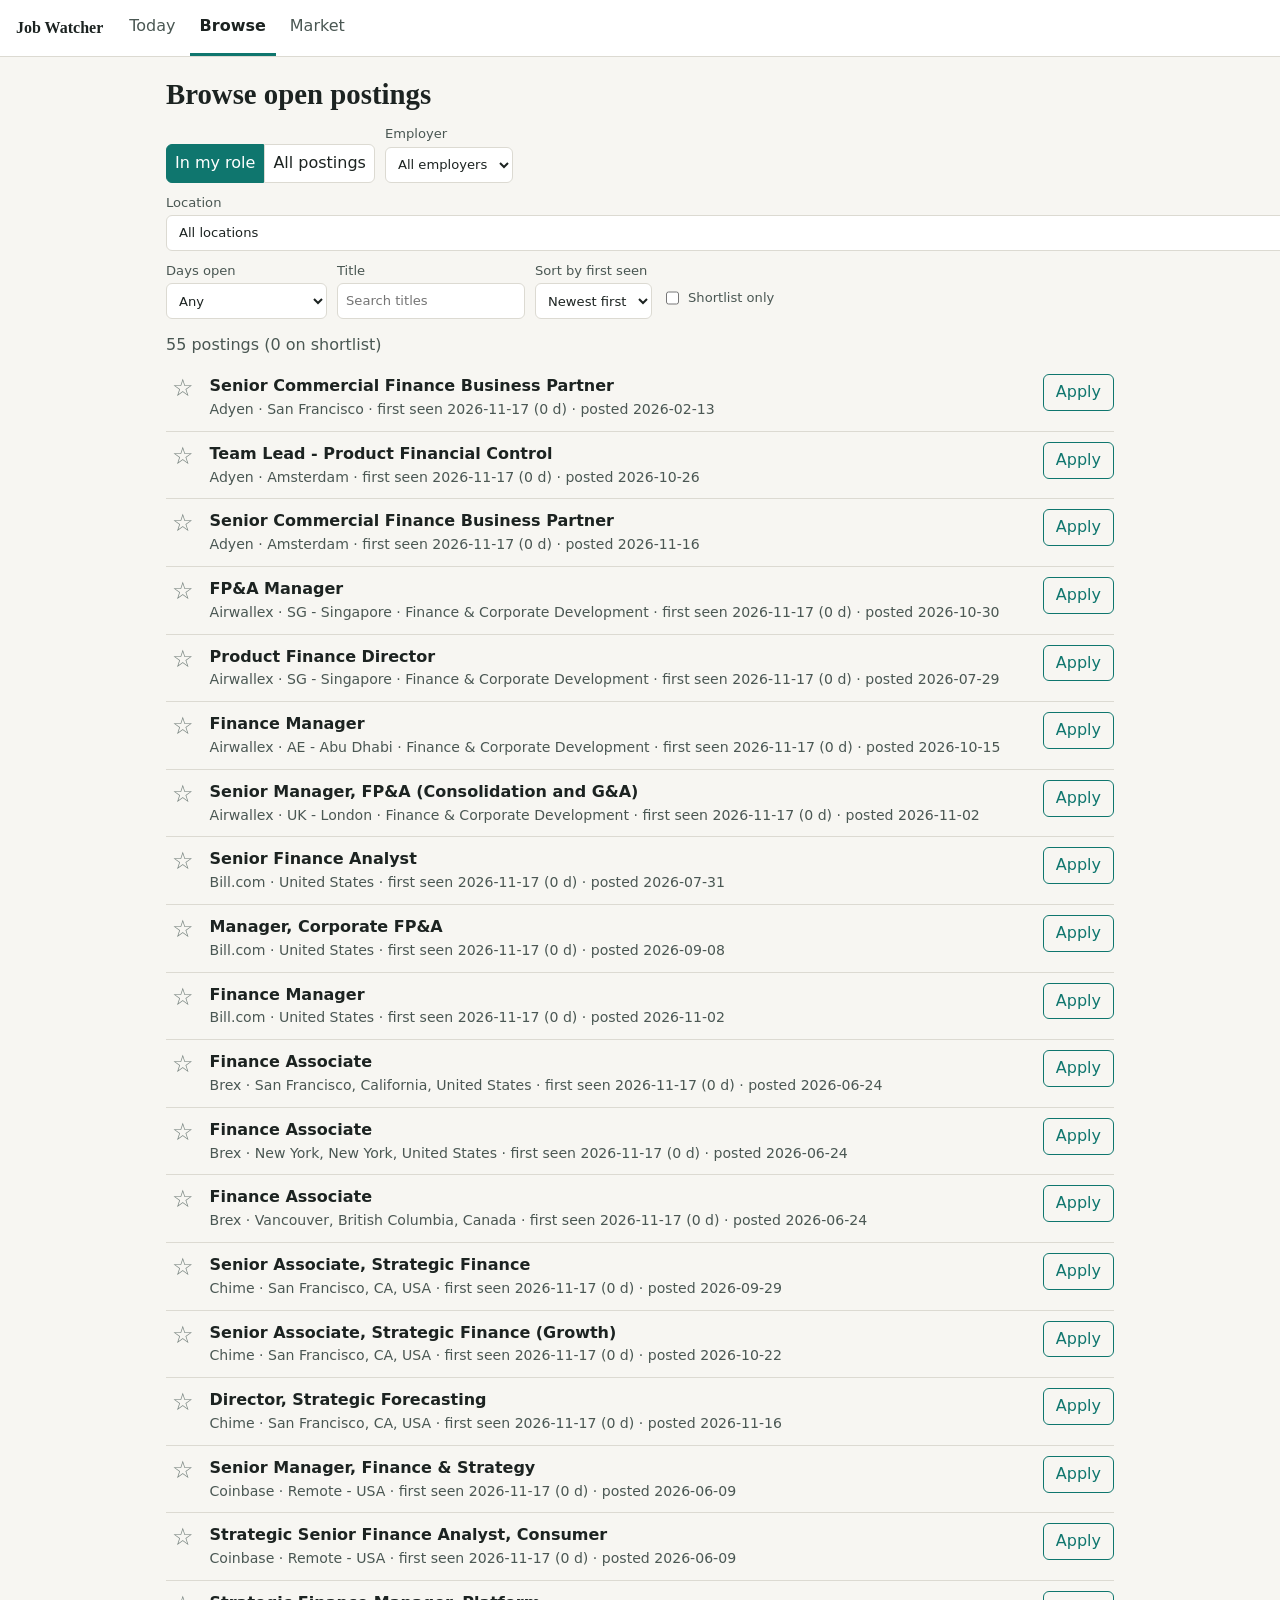
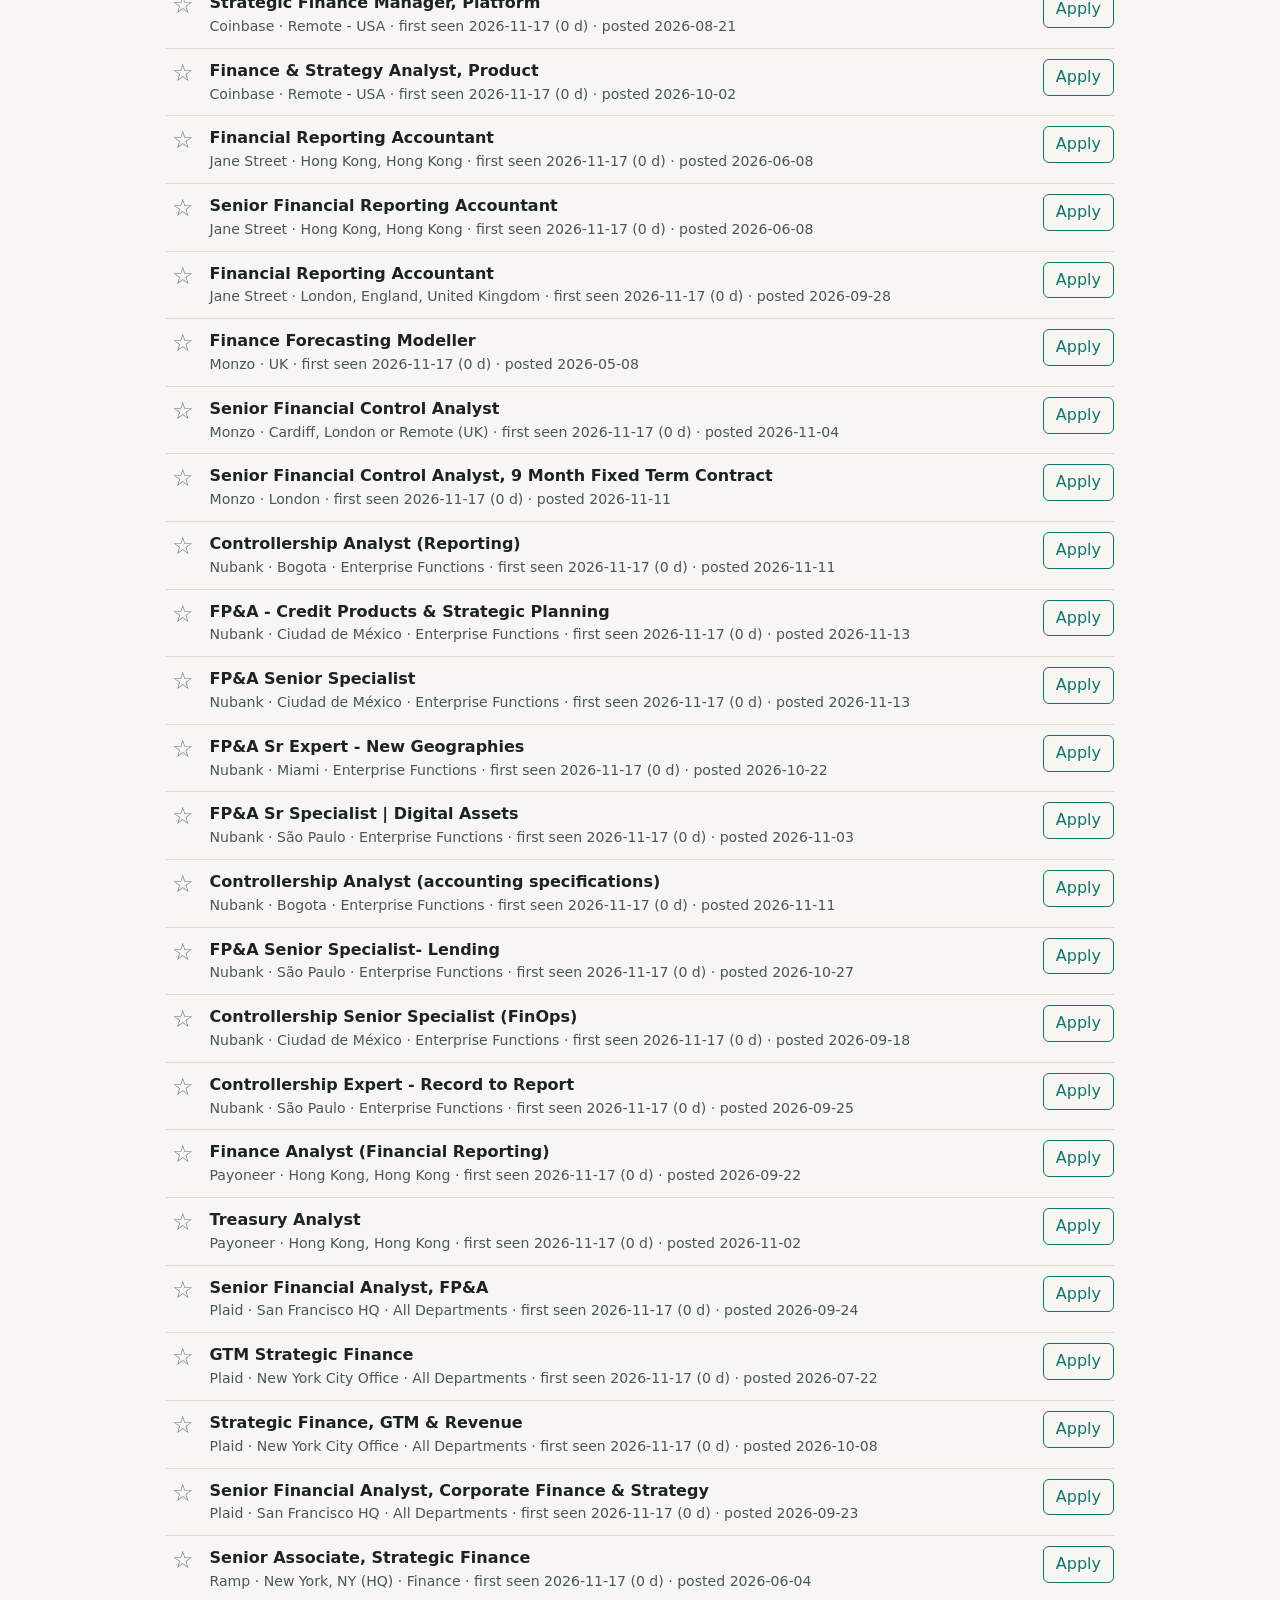
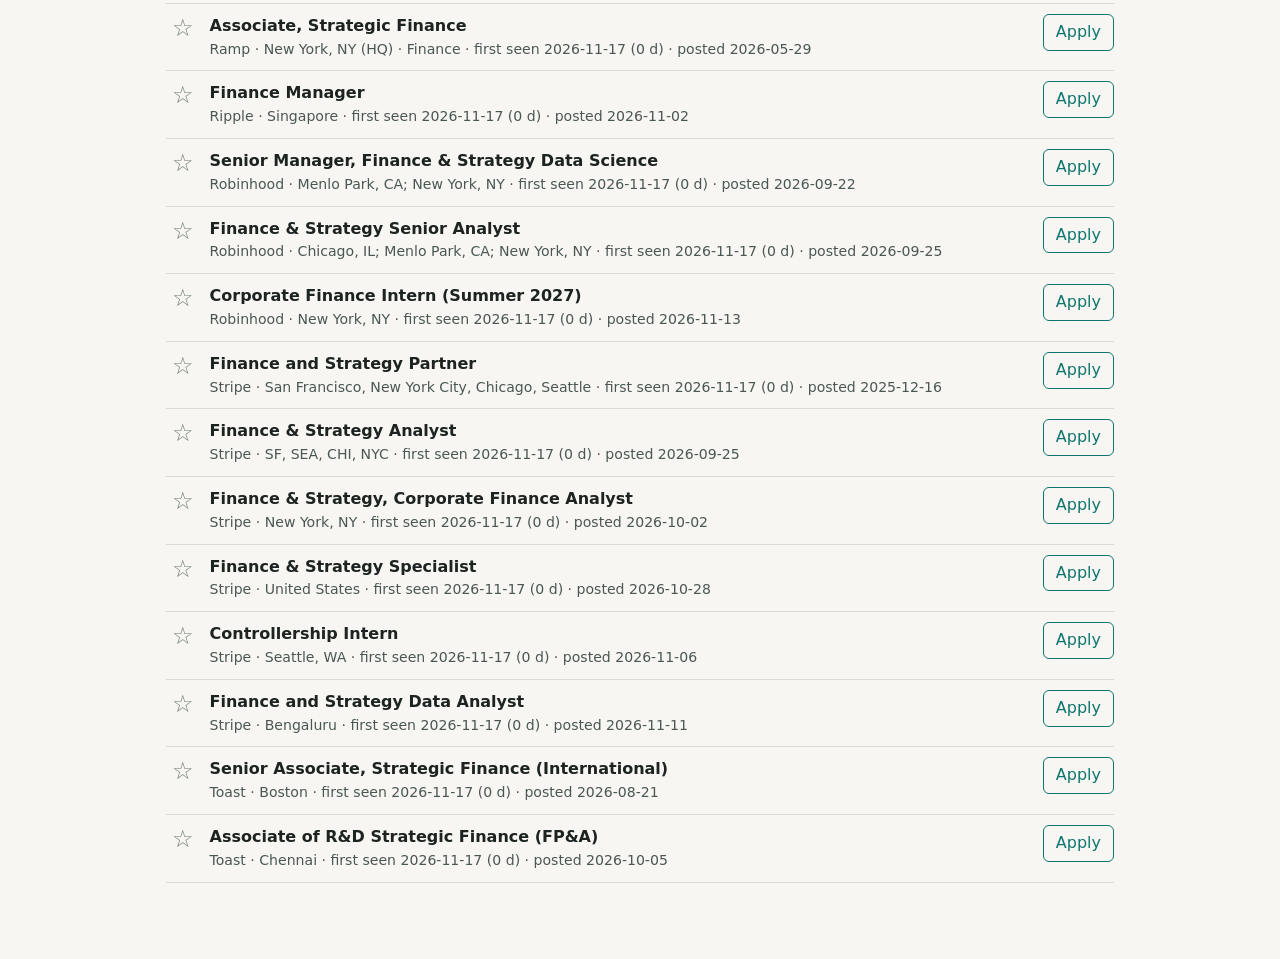
==== browse.html @ 3f8c846c "Add Browse page with filters, search, sort and localStorage shortlist Co-Authored-By: Claude Sonnet " ====
<!doctype html>
<html lang="en">
<head>
<meta charset="utf-8">
<meta name="viewport" content="width=device-width, initial-scale=1">
<title>Job Watcher - Browse</title>
<meta name="theme-color" content="#0f766e">
<link rel="manifest" href="manifest.webmanifest">
<link rel="icon" href="icons/icon-192.png">
<link rel="apple-touch-icon" href="icons/apple-touch-icon.png">
<link rel="stylesheet" href="assets/site.css">
</head>
<body>
<main>
  <h1>Browse open postings</h1>
  <div id="banner"></div>
  <div class="controls">
    <div class="seg" role="group" aria-label="Which postings">
      <button id="m-role" class="on" aria-pressed="true">In my role</button>
      <button id="m-all" aria-pressed="false">All postings</button>
    </div>
    <label>Employer <select id="f-emp"><option value="">All employers</option></select></label>
    <label>Location <select id="f-loc"><option value="">All locations</option></select></label>
    <label>Days open
      <select id="f-days">
        <option value="">Any</option>
        <option value="0-0">Seen today</option>
        <option value="0-7">7 days or less</option>
        <option value="0-30">30 days or less</option>
        <option value="31-">More than 30 days</option>
      </select></label>
    <label>Title <input id="f-q" type="search" placeholder="Search titles"></label>
    <label>Sort by first seen
      <select id="f-sort"><option value="desc">Newest first</option><option value="asc">Oldest first</option></select></label>
    <label style="flex-direction:row;align-items:center;gap:6px"><input id="f-star" type="checkbox"> Shortlist only</label>
  </div>
  <p class="count" id="count" aria-live="polite"></p>
  <div id="list"></div>
  <p><button id="more" hidden>Show more</button></p>
</main>
<script src="assets/site.js"></script>
<script src="assets/browse.js"></script>
</body>
</html>
---- assets/site.css ----
:root{
  --bg:#f7f6f2; --surface:#ffffff; --ink:#1c2321; --ink2:#4a5753; --muted:#77837f;
  --line:#dcdad2; --accent:#0f766e; --accent-ink:#ffffff; --accent-soft:#d5ece8;
  --bar2:#b9c2be; --good:#1a7f37; --bad:#b42318; --star:#c58a00;
  --font:system-ui,-apple-system,"Segoe UI",Roboto,sans-serif;
  --font-head:"Iowan Old Style","Palatino Linotype",Georgia,serif;
}
@media (prefers-color-scheme:dark){
  :root{--bg:#121816;--surface:#1a221f;--ink:#e8ece9;--ink2:#b3bdb9;--muted:#8a9792;
    --line:#2f3a36;--accent:#2dd4bf;--accent-ink:#06201c;--accent-soft:#18403b;
    --bar2:#465550;--good:#4ade80;--bad:#f87171;--star:#fbbf24}
}
*{box-sizing:border-box}
body{margin:0;background:var(--bg);color:var(--ink);font:16px/1.55 var(--font)}
a{color:var(--accent)}
h1,h2,h3{font-family:var(--font-head);line-height:1.25;margin:0 0 .4em}
h1{font-size:1.8rem} h2{font-size:1.35rem}
.nav{position:sticky;top:0;z-index:5;background:var(--surface);border-bottom:1px solid var(--line);
  display:flex;align-items:center;gap:4px;padding:0 16px;flex-wrap:wrap}
.nav .brand{font-family:var(--font-head);font-weight:700;margin-right:12px;padding:12px 0}
.nav a{color:var(--ink2);text-decoration:none;padding:14px 10px;border-bottom:3px solid transparent}
.nav a[aria-current=page]{color:var(--ink);border-bottom-color:var(--accent);font-weight:600}
main{max-width:980px;margin:0 auto;padding:20px 16px 60px}
.banner{background:var(--accent-soft);border:1px solid var(--line);border-radius:8px;padding:8px 12px;margin:0 0 16px}
.banner.err{border-color:var(--bad);color:var(--bad)}
.muted{color:var(--muted)} .sub{color:var(--ink2);margin-top:0}
.cards{display:grid;grid-template-columns:repeat(auto-fit,minmax(150px,1fr));gap:12px;margin:16px 0 24px}
.card{background:var(--surface);border:1px solid var(--line);border-radius:10px;padding:12px 14px}
.card .n{font:700 1.9rem var(--font-head)} .card .l{color:var(--ink2);font-size:.9rem}
.panel{background:var(--surface);border:1px solid var(--line);border-radius:10px;padding:16px;margin:0 0 20px}
.sources{display:grid;grid-template-columns:repeat(auto-fill,minmax(190px,1fr));gap:6px 14px;list-style:none;margin:0;padding:0}
.sources li{display:flex;justify-content:space-between;gap:8px;border-bottom:1px dotted var(--line);padding:3px 0}
.ok{color:var(--good)} .fail{color:var(--bad);font-weight:600}
ul.plist{list-style:none;margin:0;padding:0}
ul.plist li{padding:6px 0;border-bottom:1px solid var(--line)}
ul.plist .meta{color:var(--muted);font-size:.88rem}
.controls{display:flex;flex-wrap:wrap;gap:10px;align-items:end;margin:0 0 14px}
.controls label{display:flex;flex-direction:column;font-size:.82rem;color:var(--ink2);gap:2px}
input,select,button{font:inherit;color:var(--ink);background:var(--surface);border:1px solid var(--line);border-radius:6px;padding:6px 8px;min-height:36px}
button{cursor:pointer} button.on{background:var(--accent);color:var(--accent-ink);border-color:var(--accent)}
.seg{display:inline-flex} .seg button{border-radius:0} .seg button:first-child{border-radius:6px 0 0 6px}
.seg button:last-child{border-radius:0 6px 6px 0}
.post{display:grid;grid-template-columns:auto 1fr auto;gap:10px;align-items:start;padding:10px 0;border-bottom:1px solid var(--line)}
.post .t{font-weight:600} .post .meta{color:var(--ink2);font-size:.88rem}
.star{border:0;background:none;font-size:1.5rem;line-height:1;padding:2px 6px;color:var(--muted);min-height:0}
.star[aria-pressed=true]{color:var(--star)}
.apply{white-space:nowrap;text-decoration:none;border:1px solid var(--accent);border-radius:6px;padding:5px 12px}
.count{color:var(--ink2);margin:6px 0}
.sec{margin:0 0 34px}
.sec .stat{font-size:.9rem;color:var(--ink2);margin:.4rem 0}
.chart{margin:12px 0 4px;position:relative}
.chart svg{display:block;max-width:100%}
.chart text{fill:var(--muted);font:11px var(--font)}
.chart .grid{stroke:var(--line);stroke-width:1}
.bar{fill:var(--accent)} .bar:hover{opacity:.8}
.hrow{display:grid;grid-template-columns:minmax(80px,170px) 1fr 48px;gap:8px;align-items:center;margin:3px 0;font-size:.88rem}
.hrow .lab{overflow:hidden;text-overflow:ellipsis;white-space:nowrap;color:var(--ink2)}
.hrow .track{height:14px}
.hrow .fill{height:100%;background:var(--accent);border-radius:0 4px 4px 0;min-width:2px}
.hrow .val{text-align:right;font-variant-numeric:tabular-nums}
.stack{display:flex;height:34px;gap:2px;margin:10px 0}
.stack div{display:flex;align-items:center;padding:0 10px;font-size:.85rem;white-space:nowrap;overflow:hidden}
.stack .a{background:var(--accent);color:var(--accent-ink);border-radius:6px 0 0 6px}
.stack .b{background:var(--bar2);color:var(--ink);border-radius:0 6px 6px 0}
details{margin:6px 0 0;font-size:.85rem;color:var(--ink2)} details table{border-collapse:collapse;margin-top:6px}
details td,details th{border-bottom:1px solid var(--line);padding:2px 12px 2px 0;text-align:left}
#tip{position:fixed;pointer-events:none;background:var(--ink);color:var(--bg);padding:4px 8px;border-radius:6px;
  font-size:.8rem;display:none;z-index:20;max-width:240px}
:focus-visible{outline:2px solid var(--accent);outline-offset:2px}
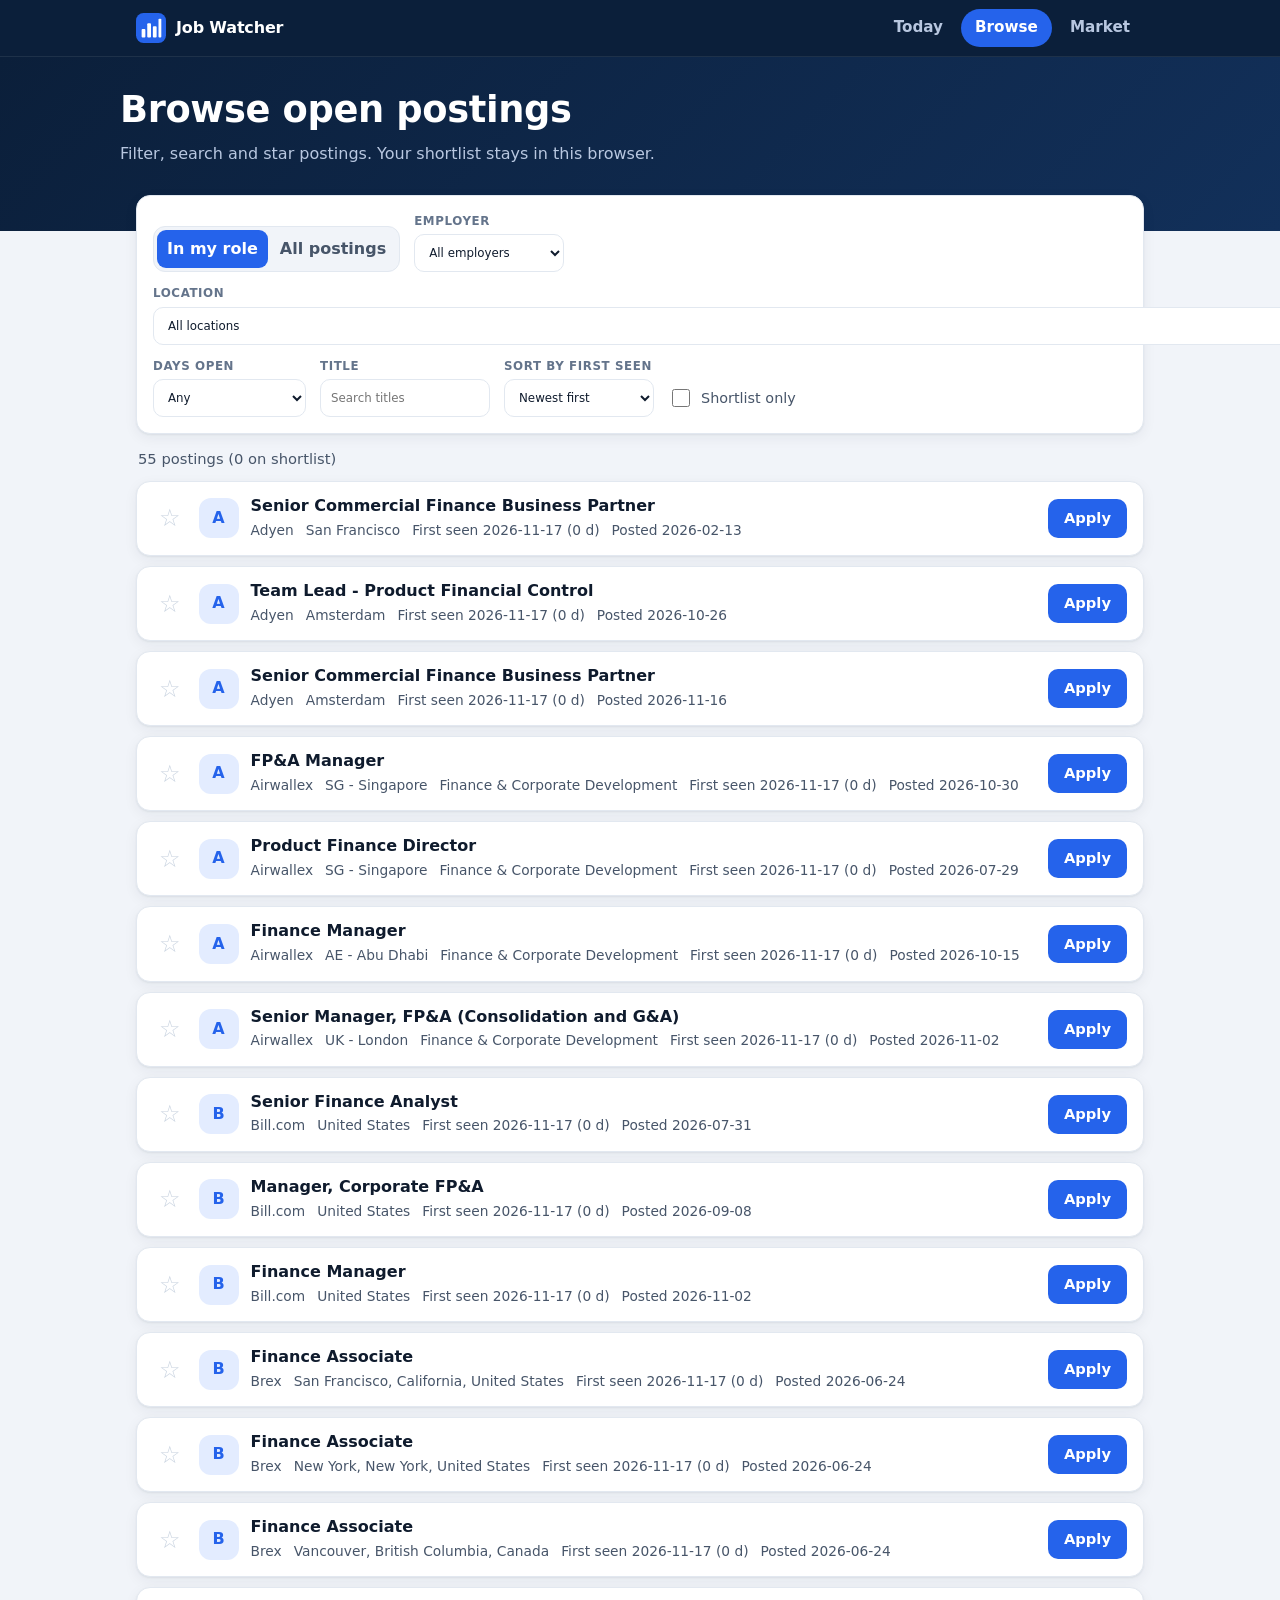
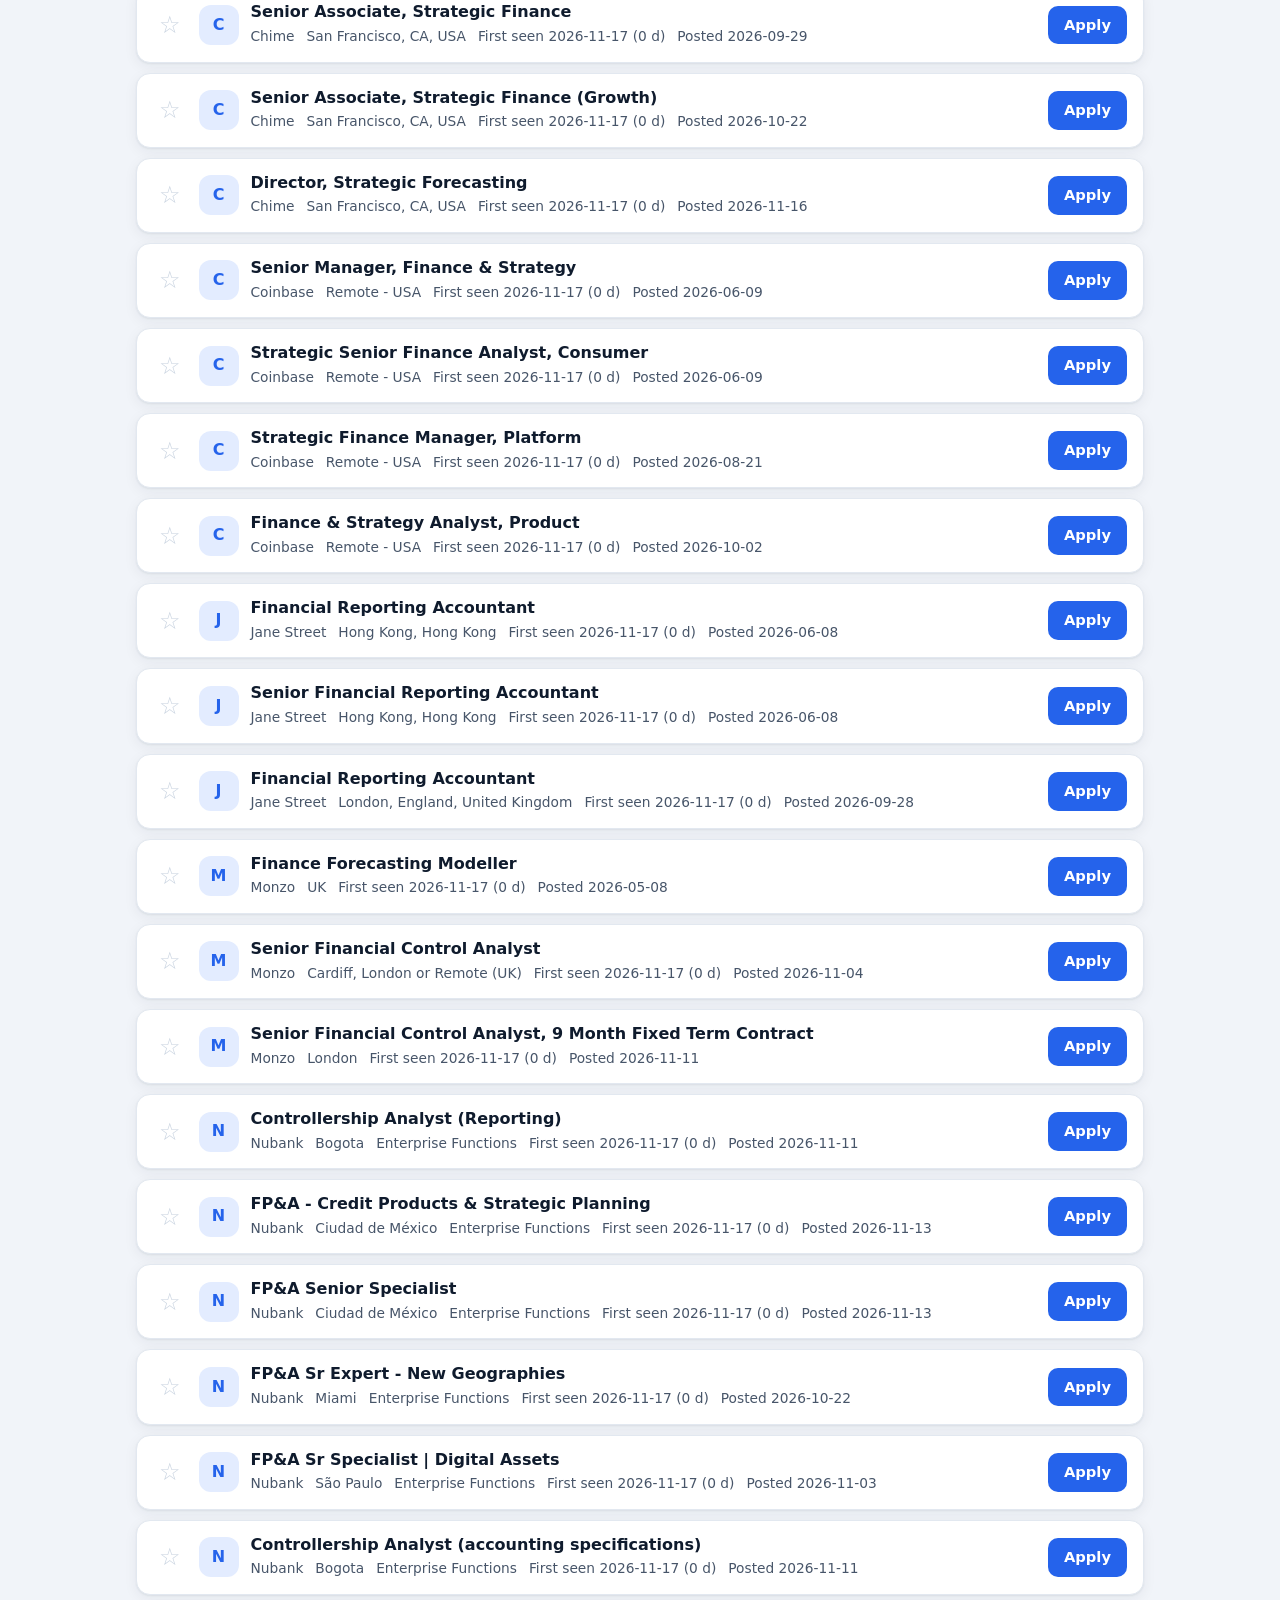
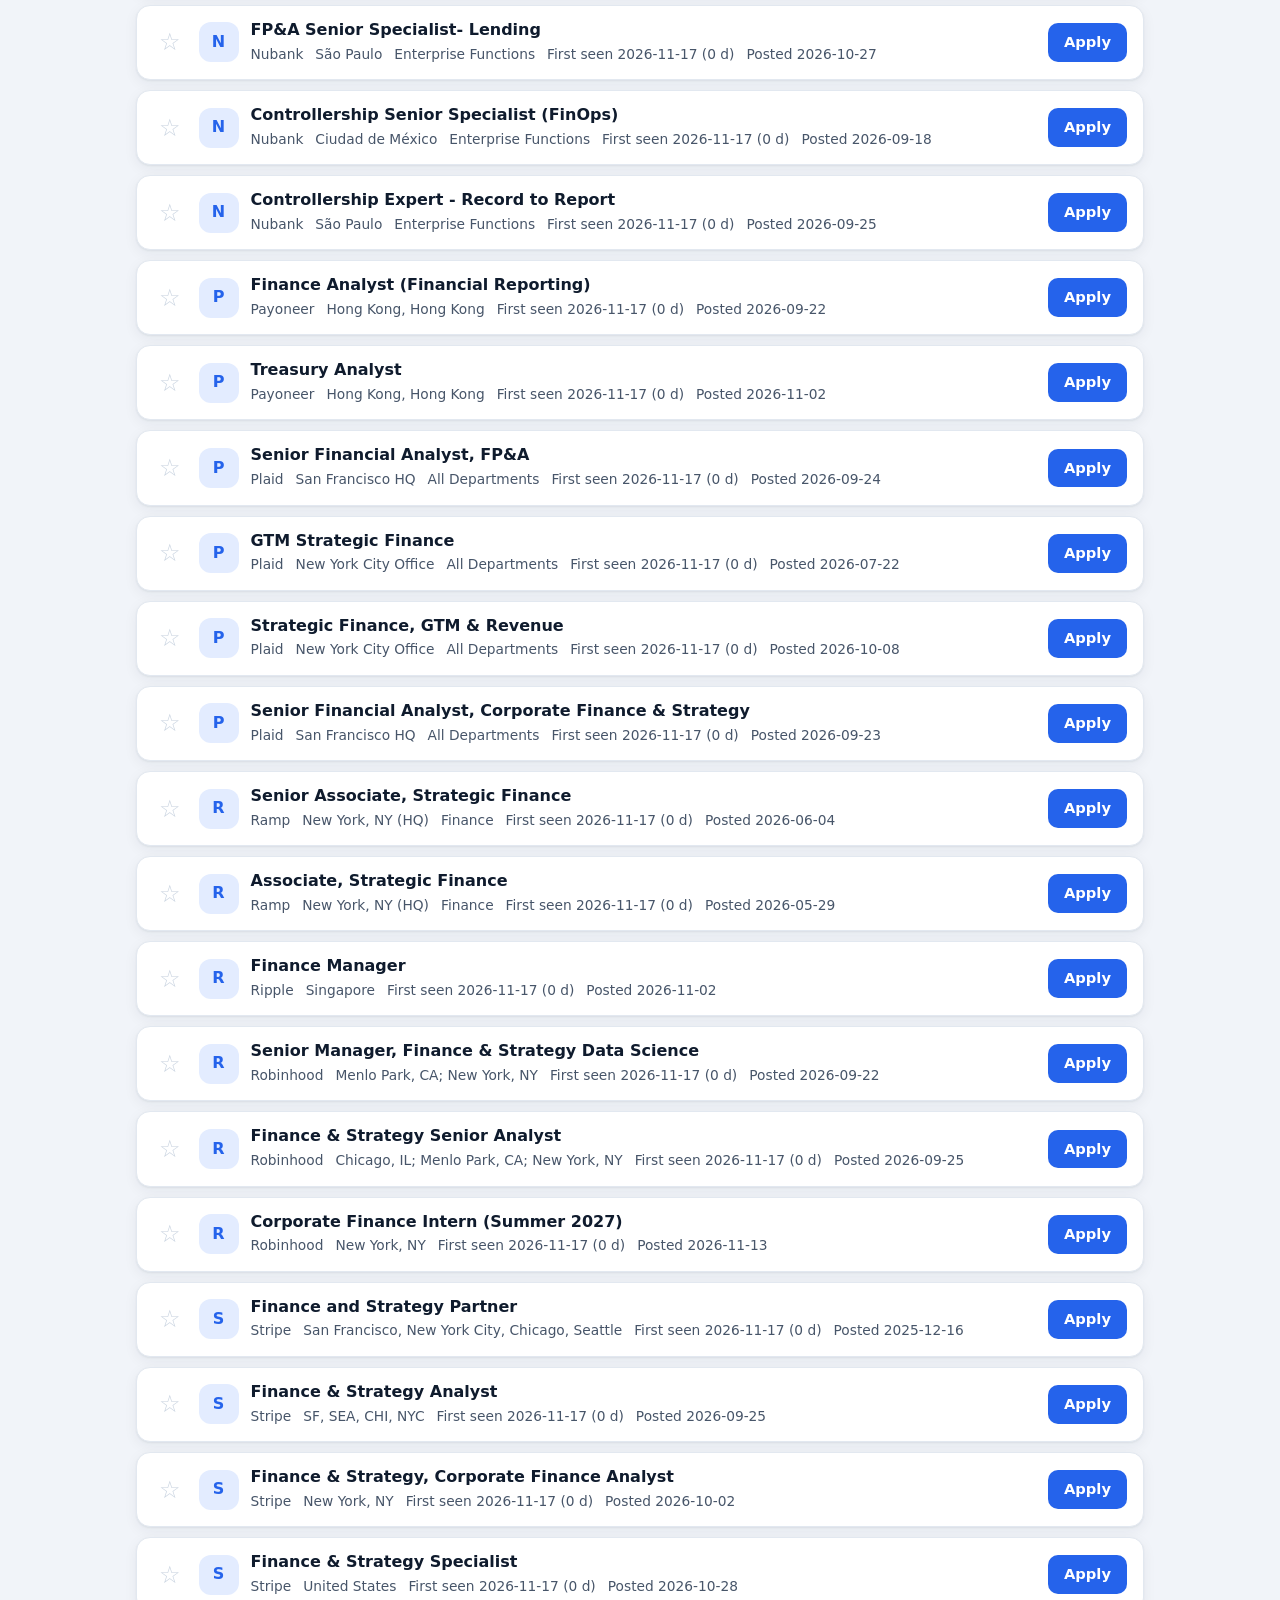
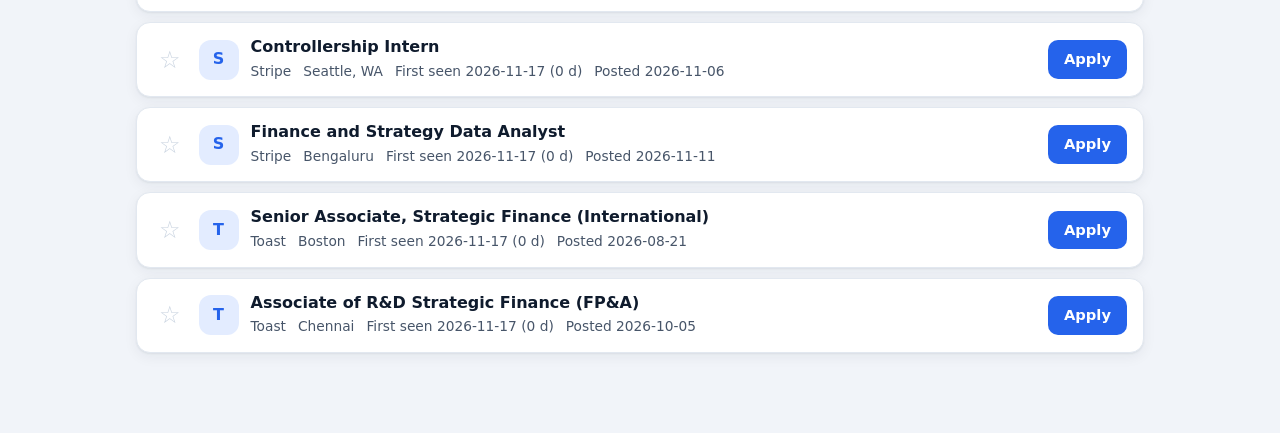
==== commit 673afb27: "Restyle Browse page: filter panel and posting cards Co-Authored-By: Claude Sonnet 5.5 <noreply@anthr" ====
--- a/browse.html
+++ b/browse.html
@@ -4,15 +4,18 @@
 <meta charset="utf-8">
 <meta name="viewport" content="width=device-width, initial-scale=1">
 <title>Job Watcher - Browse</title>
-<meta name="theme-color" content="#0f766e">
+<meta name="theme-color" content="#0b1f3a">
 <link rel="manifest" href="manifest.webmanifest">
 <link rel="icon" href="icons/icon-192.png">
 <link rel="apple-touch-icon" href="icons/apple-touch-icon.png">
 <link rel="stylesheet" href="assets/site.css">
 </head>
 <body>
+<section class="hero"><div>
+  <h1>Browse open postings</h1>
+  <p class="sub">Filter, search and star postings. Your shortlist stays in this browser.</p>
+</div></section>
 <main>
-  <h1>Browse open postings</h1>
   <div id="banner"></div>
   <div class="controls">
     <div class="seg" role="group" aria-label="Which postings">
@@ -32,7 +35,7 @@
     <label>Title <input id="f-q" type="search" placeholder="Search titles"></label>
     <label>Sort by first seen
       <select id="f-sort"><option value="desc">Newest first</option><option value="asc">Oldest first</option></select></label>
-    <label style="flex-direction:row;align-items:center;gap:6px"><input id="f-star" type="checkbox"> Shortlist only</label>
+    <label class="chk"><input id="f-star" type="checkbox"> Shortlist only</label>
   </div>
   <p class="count" id="count" aria-live="polite"></p>
   <div id="list"></div>
--- a/assets/site.css
+++ b/assets/site.css
@@ -1,69 +1,139 @@
+/* Job Watcher - "Ledger Navy": navy header band, cool gray canvas, white cards, blue accent. */
 :root{
-  --bg:#f7f6f2; --surface:#ffffff; --ink:#1c2321; --ink2:#4a5753; --muted:#77837f;
-  --line:#dcdad2; --accent:#0f766e; --accent-ink:#ffffff; --accent-soft:#d5ece8;
-  --bar2:#b9c2be; --good:#1a7f37; --bad:#b42318; --star:#c58a00;
-  --font:system-ui,-apple-system,"Segoe UI",Roboto,sans-serif;
-  --font-head:"Iowan Old Style","Palatino Linotype",Georgia,serif;
+  --bg:#f1f4f9; --surface:#ffffff; --ink:#0f1b2d; --ink2:#475569; --muted:#64748b;
+  --line:#e2e8f0; --accent:#2563eb; --accent-ink:#ffffff; --accent-soft:#e3ecff;
+  --bar2:#cbd5e1; --good:#15803d; --bad:#b91c1c; --star:#d97706;
+  --navy:#0b1f3a; --navy2:#12305a; --on-navy:#ffffff; --on-navy2:#b8c7e0;
+  --shadow:0 1px 2px rgba(15,27,45,.06),0 4px 14px rgba(15,27,45,.06);
+  --radius:14px;
+  --font:system-ui,-apple-system,"Segoe UI",Roboto,"Helvetica Neue",Arial,sans-serif;
+  --font-head:var(--font);
 }
 @media (prefers-color-scheme:dark){
-  :root{--bg:#121816;--surface:#1a221f;--ink:#e8ece9;--ink2:#b3bdb9;--muted:#8a9792;
-    --line:#2f3a36;--accent:#2dd4bf;--accent-ink:#06201c;--accent-soft:#18403b;
-    --bar2:#465550;--good:#4ade80;--bad:#f87171;--star:#fbbf24}
+  :root{--bg:#0a1322;--surface:#131d30;--ink:#e6ecf5;--ink2:#a9b6c9;--muted:#8a99b0;
+    --line:#25314a;--accent:#60a5fa;--accent-ink:#07142b;--accent-soft:#1b2d52;
+    --bar2:#3a4a66;--good:#4ade80;--bad:#f87171;--star:#fbbf24;
+    --navy:#08111f;--navy2:#0f2140;--shadow:0 1px 2px rgba(0,0,0,.4),0 4px 14px rgba(0,0,0,.35)}
 }
 *{box-sizing:border-box}
-body{margin:0;background:var(--bg);color:var(--ink);font:16px/1.55 var(--font)}
+body{margin:0;background:var(--bg);color:var(--ink);font:16px/1.55 var(--font);-webkit-font-smoothing:antialiased}
 a{color:var(--accent)}
-h1,h2,h3{font-family:var(--font-head);line-height:1.25;margin:0 0 .4em}
-h1{font-size:1.8rem} h2{font-size:1.35rem}
-.nav{position:sticky;top:0;z-index:5;background:var(--surface);border-bottom:1px solid var(--line);
-  display:flex;align-items:center;gap:4px;padding:0 16px;flex-wrap:wrap}
-.nav .brand{font-family:var(--font-head);font-weight:700;margin-right:12px;padding:12px 0}
-.nav a{color:var(--ink2);text-decoration:none;padding:14px 10px;border-bottom:3px solid transparent}
-.nav a[aria-current=page]{color:var(--ink);border-bottom-color:var(--accent);font-weight:600}
-main{max-width:980px;margin:0 auto;padding:20px 16px 60px}
-.banner{background:var(--accent-soft);border:1px solid var(--line);border-radius:8px;padding:8px 12px;margin:0 0 16px}
-.banner.err{border-color:var(--bad);color:var(--bad)}
-.muted{color:var(--muted)} .sub{color:var(--ink2);margin-top:0}
-.cards{display:grid;grid-template-columns:repeat(auto-fit,minmax(150px,1fr));gap:12px;margin:16px 0 24px}
-.card{background:var(--surface);border:1px solid var(--line);border-radius:10px;padding:12px 14px}
-.card .n{font:700 1.9rem var(--font-head)} .card .l{color:var(--ink2);font-size:.9rem}
-.panel{background:var(--surface);border:1px solid var(--line);border-radius:10px;padding:16px;margin:0 0 20px}
-.sources{display:grid;grid-template-columns:repeat(auto-fill,minmax(190px,1fr));gap:6px 14px;list-style:none;margin:0;padding:0}
-.sources li{display:flex;justify-content:space-between;gap:8px;border-bottom:1px dotted var(--line);padding:3px 0}
-.ok{color:var(--good)} .fail{color:var(--bad);font-weight:600}
+h1,h2,h3{font-family:var(--font-head);line-height:1.25;margin:0 0 .4em;letter-spacing:-.01em}
+h1{font-size:clamp(1.7rem,4.5vw,2.3rem);font-weight:750}
+h2{font-size:1.2rem;font-weight:700}
+h3{font-size:.78rem;font-weight:650;text-transform:uppercase;letter-spacing:.06em;color:var(--muted);margin:16px 0 0}
+b{font-variant-numeric:tabular-nums}
+
+/* header: brand + tabs, then a hero with the page title */
+.site-header{position:sticky;top:0;z-index:10;background:var(--navy);border-bottom:1px solid rgba(255,255,255,.08)}
+.nav{max-width:1040px;margin:0 auto;padding:0 16px;display:flex;align-items:center;gap:6px;min-height:56px}
+.brand{display:flex;align-items:center;gap:10px;color:var(--on-navy);font-weight:700;letter-spacing:-.01em;margin-right:auto;text-decoration:none}
+.brand svg{width:30px;height:30px;flex:none}
+.nav .tabs{display:flex;gap:4px}
+.nav .tabs a{color:var(--on-navy2);text-decoration:none;padding:7px 14px;border-radius:999px;font-weight:550;font-size:.95rem}
+.nav .tabs a:hover{color:var(--on-navy);background:rgba(255,255,255,.08)}
+.nav .tabs a[aria-current=page]{color:var(--on-navy);background:var(--accent);color:#fff}
+.hero{background:linear-gradient(135deg,var(--navy) 0%,var(--navy2) 100%);color:var(--on-navy);padding:30px 16px 64px}
+.hero>div{max-width:1040px;margin:0 auto}
+.hero h1{color:var(--on-navy);margin-bottom:.25em}
+.hero .sub{color:var(--on-navy2);margin:0;max-width:62ch}
+main{max-width:1040px;margin:-36px auto 0;padding:0 16px 64px;position:relative}
+
+.banner{background:var(--accent-soft);border:1px solid var(--line);border-radius:10px;padding:9px 14px;margin:0 0 16px;box-shadow:var(--shadow)}
+.banner:empty{display:none}
+.banner.err{border-color:var(--bad);color:var(--bad);background:var(--surface)}
+.muted{color:var(--muted)}
+
+/* surfaces */
+.panel,.card,.controls,.post{background:var(--surface);border:1px solid var(--line);border-radius:var(--radius);box-shadow:var(--shadow)}
+.panel{padding:20px;margin:0 0 20px}
+.panel h2{margin-bottom:.8em}
+.panel h2 .badge{font-size:.8rem;font-weight:650;background:var(--accent-soft);color:var(--accent);border-radius:999px;padding:2px 10px;margin-left:6px;vertical-align:2px}
+
+/* Today: summary cards */
+.cards{display:grid;grid-template-columns:repeat(4,1fr);gap:14px;margin:0 0 20px}
+.card{padding:16px 18px;position:relative;overflow:hidden}
+.card::before{content:"";position:absolute;left:0;top:0;bottom:0;width:4px;background:var(--accent)}
+.card.warn::before{background:var(--star)}
+.card .l{color:var(--muted);font-size:.74rem;font-weight:650;text-transform:uppercase;letter-spacing:.06em}
+.card .n{font-size:clamp(1.8rem,5vw,2.4rem);font-weight:760;letter-spacing:-.02em;line-height:1.15;font-variant-numeric:tabular-nums;margin-top:4px}
+@media (max-width:760px){.cards{grid-template-columns:repeat(2,1fr);gap:10px}.card{padding:13px 14px}}
+
+.sources{display:grid;grid-template-columns:repeat(auto-fill,minmax(200px,1fr));gap:8px;list-style:none;margin:0;padding:0}
+.sources li{display:flex;align-items:center;gap:8px;background:var(--bg);border:1px solid var(--line);border-radius:10px;padding:8px 12px;font-size:.92rem}
+.sources .dot{width:9px;height:9px;border-radius:50%;background:var(--good);flex:none}
+.sources .bad .dot{background:var(--bad)}
+.sources .nm{font-weight:600;overflow:hidden;text-overflow:ellipsis;white-space:nowrap}
+.sources .ct{margin-left:auto;color:var(--ink2);font-variant-numeric:tabular-nums}
+.ok{color:var(--ink2)} .fail{color:var(--bad);font-weight:700}
+
 ul.plist{list-style:none;margin:0;padding:0}
-ul.plist li{padding:6px 0;border-bottom:1px solid var(--line)}
-ul.plist .meta{color:var(--muted);font-size:.88rem}
-.controls{display:flex;flex-wrap:wrap;gap:10px;align-items:end;margin:0 0 14px}
-.controls label{display:flex;flex-direction:column;font-size:.82rem;color:var(--ink2);gap:2px}
-input,select,button{font:inherit;color:var(--ink);background:var(--surface);border:1px solid var(--line);border-radius:6px;padding:6px 8px;min-height:36px}
-button{cursor:pointer} button.on{background:var(--accent);color:var(--accent-ink);border-color:var(--accent)}
-.seg{display:inline-flex} .seg button{border-radius:0} .seg button:first-child{border-radius:6px 0 0 6px}
-.seg button:last-child{border-radius:0 6px 6px 0}
-.post{display:grid;grid-template-columns:auto 1fr auto;gap:10px;align-items:start;padding:10px 0;border-bottom:1px solid var(--line)}
-.post .t{font-weight:600} .post .meta{color:var(--ink2);font-size:.88rem}
-.star{border:0;background:none;font-size:1.5rem;line-height:1;padding:2px 6px;color:var(--muted);min-height:0}
+ul.plist li{padding:11px 0;border-bottom:1px solid var(--line)}
+ul.plist li:last-child{border-bottom:0}
+ul.plist a{font-weight:600;text-decoration:none}
+ul.plist a:hover{text-decoration:underline}
+ul.plist .meta{color:var(--muted);font-size:.86rem;margin-top:1px}
+.tag{display:inline-block;background:var(--accent-soft);color:var(--accent);border-radius:999px;padding:0 8px;font-size:.74rem;font-weight:650}
+
+/* Browse */
+.controls{display:flex;flex-wrap:wrap;gap:12px 14px;align-items:end;padding:16px;margin:0 0 14px}
+.controls label{display:flex;flex-direction:column;font-size:.74rem;font-weight:650;text-transform:uppercase;letter-spacing:.05em;color:var(--muted);gap:4px}
+.controls label.chk{flex-direction:row;align-items:center;gap:8px;text-transform:none;letter-spacing:0;font-size:.9rem;font-weight:500;color:var(--ink2);min-height:38px}
+input,select,button{font:inherit;color:var(--ink);background:var(--surface);border:1px solid var(--line);border-radius:10px;padding:7px 10px;min-height:38px}
+input[type=checkbox]{min-height:0;width:18px;height:18px;accent-color:var(--accent)}
+select,input[type=search]{min-width:150px;text-transform:none;letter-spacing:0;font-weight:500}
+button{cursor:pointer;font-weight:550}
+button:hover{border-color:var(--accent)}
+button.on{background:var(--accent);color:var(--accent-ink);border-color:var(--accent)}
+.seg{display:inline-flex;background:var(--bg);border:1px solid var(--line);border-radius:12px;padding:3px;gap:2px}
+.seg button{border:0;background:transparent;border-radius:9px;color:var(--ink2)}
+.seg button.on{background:var(--accent);color:var(--accent-ink)}
+.count{color:var(--ink2);margin:6px 2px 10px;font-size:.92rem}
+.post{display:grid;grid-template-columns:auto auto 1fr auto;gap:12px;align-items:center;padding:14px 16px;margin:0 0 10px}
+.post:hover{border-color:var(--accent)}
+.post .av{width:40px;height:40px;border-radius:12px;background:var(--accent-soft);color:var(--accent);display:grid;place-items:center;font-weight:750}
+.post .t{font-weight:650;line-height:1.3}
+.post .meta{color:var(--ink2);font-size:.86rem;margin-top:3px;display:flex;flex-wrap:wrap;gap:2px 12px}
+.star{border:0;background:none;font-size:1.5rem;line-height:1;padding:4px 6px;color:var(--bar2);min-height:0}
+.star:hover{color:var(--star)}
 .star[aria-pressed=true]{color:var(--star)}
-.apply{white-space:nowrap;text-decoration:none;border:1px solid var(--accent);border-radius:6px;padding:5px 12px}
-.count{color:var(--ink2);margin:6px 0}
-.sec{margin:0 0 34px}
-.sec .stat{font-size:.9rem;color:var(--ink2);margin:.4rem 0}
-.chart{margin:12px 0 4px;position:relative}
+.apply{white-space:nowrap;text-decoration:none;background:var(--accent);color:var(--accent-ink);border-radius:10px;padding:8px 16px;font-weight:650;font-size:.92rem}
+.apply:hover{filter:brightness(1.1)}
+@media (max-width:640px){
+  .controls{padding:12px}.controls label,.controls select,.controls input[type=search]{width:100%}
+  .controls .seg{width:100%}.seg button{flex:1}
+  .post{grid-template-columns:auto 1fr;padding:12px}
+  .post .av{display:none}
+  .post .apply{grid-column:2;justify-self:start}
+}
+
+/* Market */
+.sec.panel{padding:22px}
+.sec h2{display:flex;gap:12px;align-items:flex-start;font-size:1.25rem}
+.sec h2 .no{flex:none;width:28px;height:28px;border-radius:9px;background:var(--accent);color:var(--accent-ink);display:grid;place-items:center;font-size:.9rem;font-weight:750;margin-top:-1px}
+.sec p{color:var(--ink2);margin:.2rem 0 .8rem;max-width:70ch}
+.sec .stat{display:inline-block;background:var(--bg);border:1px solid var(--line);border-radius:999px;padding:4px 14px;font-size:.88rem;color:var(--ink2)}
+.sec .stat b{color:var(--ink)}
+.chart{margin:10px 0 4px;position:relative}
 .chart svg{display:block;max-width:100%}
 .chart text{fill:var(--muted);font:11px var(--font)}
 .chart .grid{stroke:var(--line);stroke-width:1}
 .bar{fill:var(--accent)} .bar:hover{opacity:.8}
-.hrow{display:grid;grid-template-columns:minmax(80px,170px) 1fr 48px;gap:8px;align-items:center;margin:3px 0;font-size:.88rem}
+.hrow{display:grid;grid-template-columns:minmax(90px,170px) 1fr 52px;gap:10px;align-items:center;margin:5px 0;font-size:.88rem}
 .hrow .lab{overflow:hidden;text-overflow:ellipsis;white-space:nowrap;color:var(--ink2)}
-.hrow .track{height:14px}
-.hrow .fill{height:100%;background:var(--accent);border-radius:0 4px 4px 0;min-width:2px}
-.hrow .val{text-align:right;font-variant-numeric:tabular-nums}
-.stack{display:flex;height:34px;gap:2px;margin:10px 0}
-.stack div{display:flex;align-items:center;padding:0 10px;font-size:.85rem;white-space:nowrap;overflow:hidden}
-.stack .a{background:var(--accent);color:var(--accent-ink);border-radius:6px 0 0 6px}
-.stack .b{background:var(--bar2);color:var(--ink);border-radius:0 6px 6px 0}
-details{margin:6px 0 0;font-size:.85rem;color:var(--ink2)} details table{border-collapse:collapse;margin-top:6px}
-details td,details th{border-bottom:1px solid var(--line);padding:2px 12px 2px 0;text-align:left}
-#tip{position:fixed;pointer-events:none;background:var(--ink);color:var(--bg);padding:4px 8px;border-radius:6px;
-  font-size:.8rem;display:none;z-index:20;max-width:240px}
+.hrow .track{height:12px;background:var(--bg);border-radius:6px;overflow:hidden}
+.hrow .fill{height:100%;background:var(--accent);border-radius:6px;min-width:3px}
+.hrow .val{text-align:right;font-variant-numeric:tabular-nums;font-weight:600}
+.stack{display:flex;height:40px;gap:3px;margin:12px 0}
+.stack div{display:flex;align-items:center;padding:0 12px;font-size:.85rem;font-weight:600;white-space:nowrap;overflow:hidden}
+.stack .a{background:var(--accent);color:var(--accent-ink);border-radius:10px 4px 4px 10px}
+.stack .b{background:var(--bar2);color:var(--ink);border-radius:4px 10px 10px 4px}
+details{margin:8px 0 0;font-size:.85rem;color:var(--ink2)}
+details summary{cursor:pointer;color:var(--accent);font-weight:550}
+details table{border-collapse:collapse;margin-top:8px;width:100%;max-width:420px}
+details th{font-size:.72rem;text-transform:uppercase;letter-spacing:.05em;color:var(--muted)}
+details td,details th{border-bottom:1px solid var(--line);padding:5px 12px 5px 0;text-align:left;font-variant-numeric:tabular-nums}
+#tip{position:fixed;pointer-events:none;background:var(--navy);color:#fff;padding:5px 10px;border-radius:8px;
+  font-size:.8rem;display:none;z-index:20;max-width:240px;box-shadow:var(--shadow)}
 :focus-visible{outline:2px solid var(--accent);outline-offset:2px}
+@media (max-width:480px){.brand .bt{display:none}.nav .tabs a{padding:7px 11px}.panel,.sec.panel{padding:16px}}
